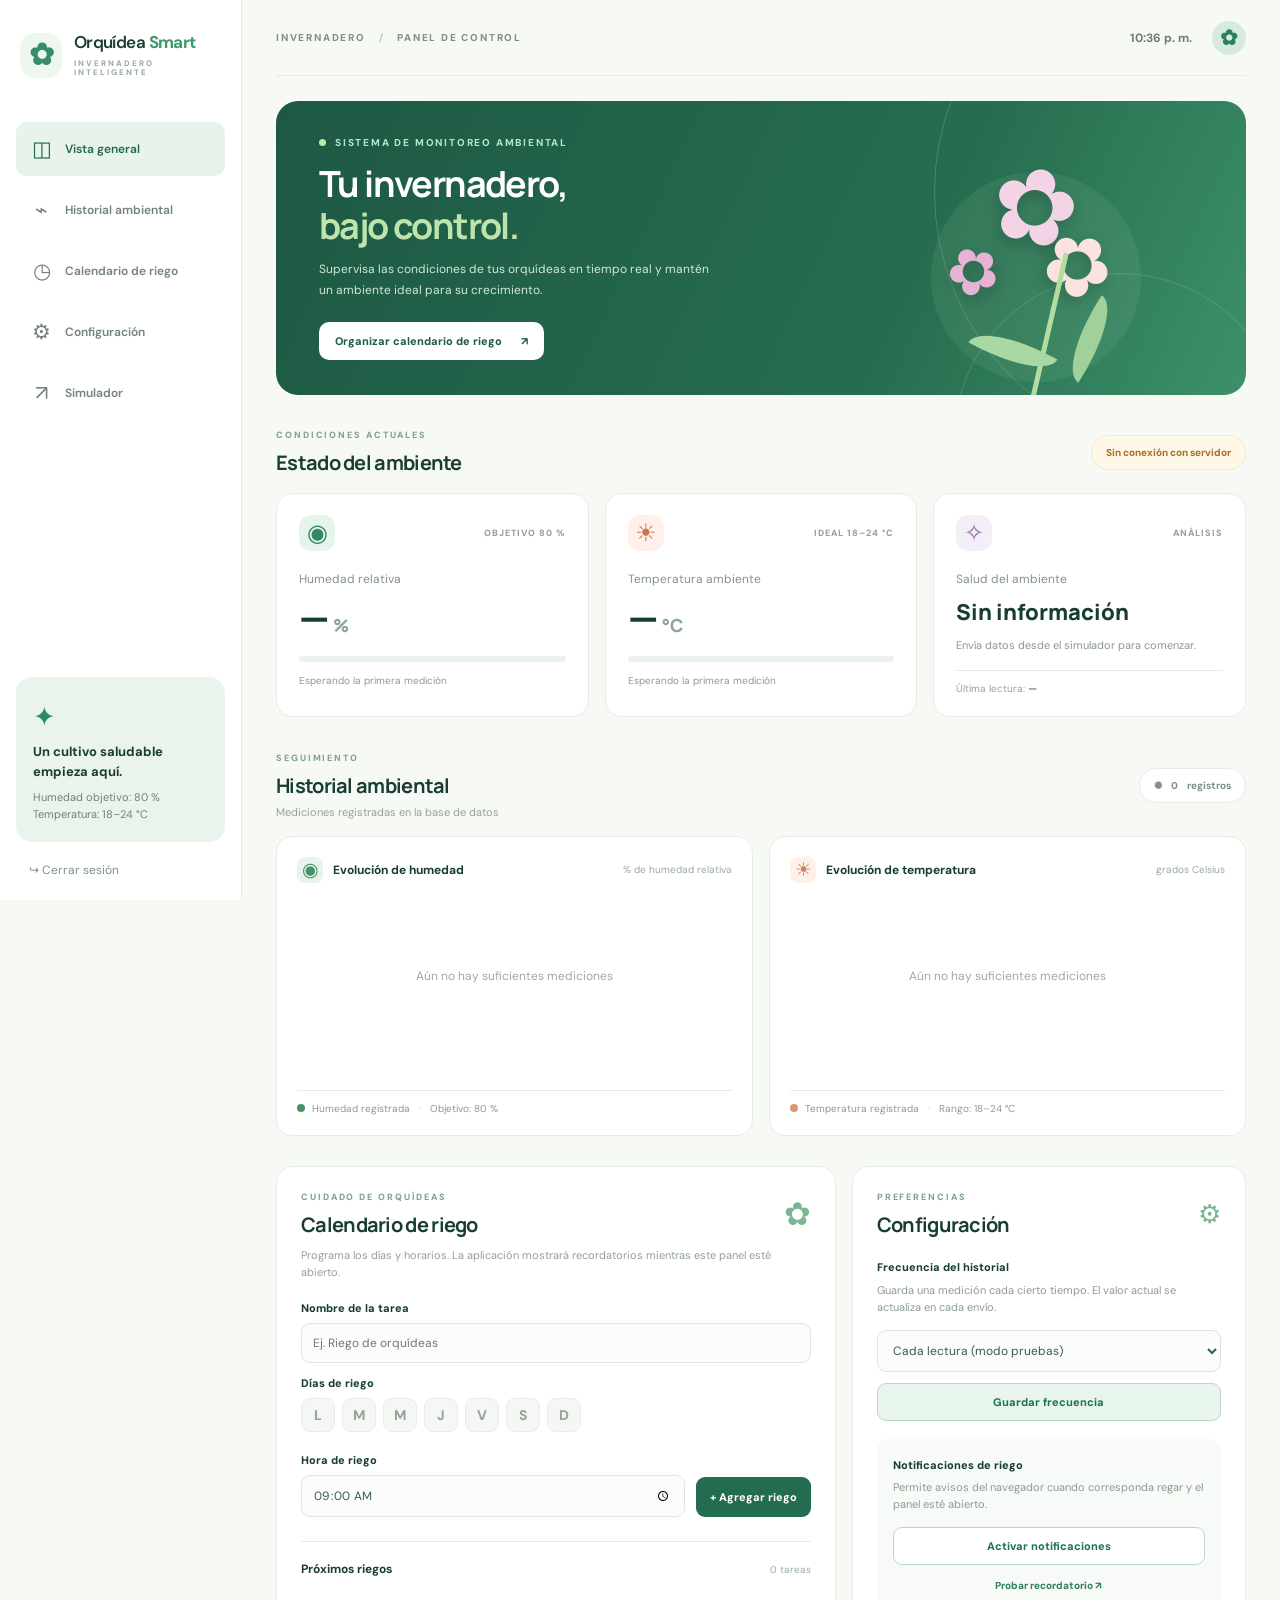
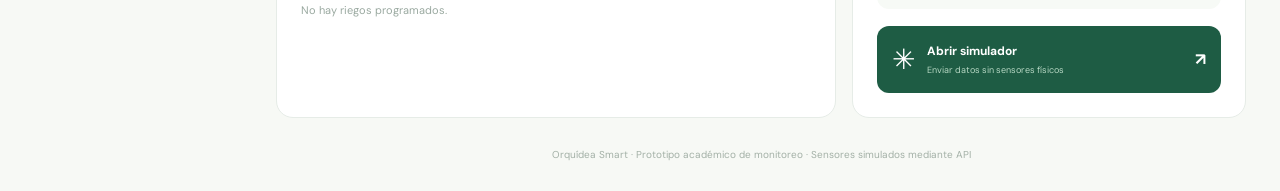
==== templates/index.html @ cd95c274 "Add files via upload" ====
<!DOCTYPE html>
<html lang="es">
<head>
  <meta charset="UTF-8" />
  <meta name="viewport" content="width=device-width, initial-scale=1" />
  <meta name="theme-color" content="#174438" />
  <meta name="description" content="Monitoreo inteligente de humedad y temperatura para cultivo de orquídeas" />
  <title>Orquídea Smart | Panel de monitoreo</title>
  <link rel="stylesheet" href="/static/styles.css" />
  <script src="/static/dashboard.js" defer></script>
</head>
<body>
  <div class="shell">
    <aside class="sidebar">
      <a class="brand" href="/" aria-label="Orquídea Smart, inicio"><span class="brand-flower">✿</span><span>Orquídea <strong>Smart</strong><small>INVERNADERO INTELIGENTE</small></span></a>
      <nav class="nav" aria-label="Menú principal">
        <a class="nav-link active" href="#resumen"><span>◫</span> Vista general</a>
        <a class="nav-link" href="#historial"><span>⌁</span> Historial ambiental</a>
        <a class="nav-link" href="#riego"><span>◷</span> Calendario de riego</a>
        <a class="nav-link" href="#configuracion"><span>⚙</span> Configuración</a>
        <a class="nav-link" href="/simulador" target="_blank" rel="noopener"><span>↗</span> Simulador</a>
      </nav>
      <div class="side-tip"><div class="tip-mark">✦</div><strong>Un cultivo saludable empieza aquí.</strong><p>Humedad objetivo: 80 %<br>Temperatura: 18–24 °C</p></div>
      <button class="logout" id="logoutBtn" type="button">↪ Cerrar sesión</button>
    </aside>
    <main class="main" id="resumen">
      <header class="topbar"><div class="breadcrumb">INVERNADERO <span>/</span> PANEL DE CONTROL</div><div class="topbar-right"><span id="clock">--:--</span><div class="avatar">✿</div></div></header>
      <section class="welcome"><div><div class="eyebrow"><span class="eyebrow-dot"></span> SISTEMA DE MONITOREO AMBIENTAL</div><h1>Tu invernadero,<br><em>bajo control.</em></h1><p>Supervisa las condiciones de tus orquídeas en tiempo real y mantén un ambiente ideal para su crecimiento.</p><a class="hero-link" href="#riego">Organizar calendario de riego <span>↗</span></a></div><div class="orchid-art" aria-hidden="true"><span class="art-circle"></span><span class="art-flower flower-a">✿</span><span class="art-flower flower-b">✿</span><span class="art-flower flower-c">✿</span><span class="art-stem"></span><span class="art-leaf leaf-a"></span><span class="art-leaf leaf-b"></span></div></section>
      <div class="section-heading"><div><div class="section-kicker">CONDICIONES ACTUALES</div><h2>Estado del ambiente</h2></div><span class="connection-pill" id="connectionPill"><span class="status-dot"></span> Sin datos</span></div>
      <section class="metrics" aria-label="Condiciones en tiempo real">
        <article class="metric-card humidity"><div class="metric-top"><span class="metric-icon">◉</span><span class="metric-tag">OBJETIVO 80 %</span></div><p class="metric-label">Humedad relativa</p><div class="metric-value"><span id="humidityValue">—</span><small>%</small></div><div class="track"><div id="humidityBar" class="track-fill" style="width:0"></div></div><p class="metric-foot" id="humidityState">Esperando la primera medición</p></article>
        <article class="metric-card temperature"><div class="metric-top"><span class="metric-icon">☀</span><span class="metric-tag">IDEAL 18–24 °C</span></div><p class="metric-label">Temperatura ambiente</p><div class="metric-value"><span id="temperatureValue">—</span><small>°C</small></div><div class="track"><div id="temperatureBar" class="track-fill" style="width:0"></div></div><p class="metric-foot" id="temperatureState">Esperando la primera medición</p></article>
        <article class="metric-card status-card"><div class="metric-top"><span class="metric-icon">✧</span><span class="metric-tag">ANÁLISIS</span></div><p class="metric-label">Salud del ambiente</p><div class="status-title" id="environmentStatus">Sin información</div><p class="status-detail" id="environmentDetail">Envía datos desde el simulador para comenzar.</p><div class="update-detail">Última lectura: <strong id="lastUpdated">—</strong></div></article>
      </section>
      <section class="alert-banner" id="alertBanner" aria-live="polite" hidden><span class="alert-symbol">!</span><div><strong id="alertTitle">Condiciones fuera del rango</strong><p id="alertDescription"></p></div></section>
      <section class="chart-section" id="historial"><div class="section-heading"><div><div class="section-kicker">SEGUIMIENTO</div><h2>Historial ambiental</h2><p class="section-desc">Mediciones registradas en la base de datos</p></div><div class="chart-pill">✺ <span id="historyCount">0</span> registros</div></div>
        <div class="charts"><article class="chart-card"><div class="chart-header"><div><span class="chart-icon moist">◉</span><strong>Evolución de humedad</strong></div><span class="small-meta">% de humedad relativa</span></div><div class="chart-host" id="humidityChart"><p class="chart-empty">Aún no hay suficientes mediciones</p></div><div class="chart-key"><span class="key-dot green"></span> Humedad registrada <span class="subtle-separator">·</span> Objetivo: 80 %</div></article><article class="chart-card"><div class="chart-header"><div><span class="chart-icon heat">☀</span><strong>Evolución de temperatura</strong></div><span class="small-meta">grados Celsius</span></div><div class="chart-host" id="temperatureChart"><p class="chart-empty">Aún no hay suficientes mediciones</p></div><div class="chart-key"><span class="key-dot coral"></span> Temperatura registrada <span class="subtle-separator">·</span> Rango: 18–24 °C</div></article></div>
      </section>
      <section class="bottom-grid" id="riego"><div class="watering-panel"><div class="panel-title"><div><div class="section-kicker">CUIDADO DE ORQUÍDEAS</div><h2>Calendario de riego</h2></div><span class="little-flower">✿</span></div><p class="panel-subtitle">Programa los días y horarios. La aplicación mostrará recordatorios mientras este panel esté abierto.</p>
        <form id="wateringForm" class="watering-form"><label for="wateringName">Nombre de la tarea</label><input id="wateringName" type="text" maxlength="90" placeholder="Ej. Riego de orquídeas" required><label>Días de riego</label><div class="weekdays" id="weekdayGroup"><label><input type="checkbox" value="0"><span>L</span></label><label><input type="checkbox" value="1"><span>M</span></label><label><input type="checkbox" value="2"><span>M</span></label><label><input type="checkbox" value="3"><span>J</span></label><label><input type="checkbox" value="4"><span>V</span></label><label><input type="checkbox" value="5"><span>S</span></label><label><input type="checkbox" value="6"><span>D</span></label></div><div class="water-actions"><div><label for="wateringTime">Hora de riego</label><input id="wateringTime" type="time" value="09:00" required></div><button type="submit" class="primary-btn">+ Agregar riego</button></div></form>
        <div class="list-title"><strong>Próximos riegos</strong><span id="wateringCount">0 tareas</span></div><div id="wateringList" class="watering-list"><div class="empty-list">No hay riegos programados.</div></div>
      </div><aside class="settings-panel" id="configuracion"><div class="panel-title"><div><div class="section-kicker">PREFERENCIAS</div><h2>Configuración</h2></div><span class="settings-gear">⚙</span></div><div class="setting-block"><label for="historyInterval">Frecuencia del historial</label><p>Guarda una medición cada cierto tiempo. El valor actual se actualiza en cada envío.</p><select id="historyInterval"><option value="0">Cada lectura (modo pruebas)</option><option value="1">Cada 1 minuto</option><option value="5">Cada 5 minutos</option><option value="15">Cada 15 minutos</option><option value="30">Cada 30 minutos</option><option value="60">Cada 1 hora</option></select><button class="secondary-btn" id="saveSettings" type="button">Guardar frecuencia</button></div><div class="setting-block soft"><span class="settings-label">Notificaciones de riego</span><p>Permite avisos del navegador cuando corresponda regar y el panel esté abierto.</p><button class="outline-btn" id="notifyPermission" type="button">Activar notificaciones</button><button class="text-btn" id="testNotification" type="button">Probar recordatorio ↗</button></div><a class="sim-link" href="/simulador" target="_blank" rel="noopener"><span>✳</span><div><strong>Abrir simulador</strong><small>Enviar datos sin sensores físicos</small></div><b>↗</b></a></aside></section>
      <footer>Orquídea Smart · Prototipo académico de monitoreo · Sensores simulados mediante API</footer>
    </main>
  </div>
  <div id="toastRegion" class="toast-region" aria-live="polite"></div>
</body>
</html>
---- static/styles.css ----
@import url('https://fonts.googleapis.com/css2?family=DM+Sans:wght@400;500;600;700&family=Manrope:wght@400;500;600;700;800&display=swap');
:root{--forest:#183d33;--mint:#e2f0e8;--muted:#7e9088;--bg:#f7f9f5;--line:#e6ece7;--green:#2f8b65;--soft:#fff;--danger:#b85b42}*{box-sizing:border-box}html{scroll-behavior:smooth}body{margin:0;background:var(--bg);color:var(--forest);font-family:'DM Sans',Arial,sans-serif;font-size:14px}button,input,select{font:inherit}button{cursor:pointer}a{color:inherit;text-decoration:none}.shell{display:flex;min-height:100vh}.sidebar{width:242px;flex-shrink:0;background:white;border-right:1px solid var(--line);display:flex;flex-direction:column;padding:33px 16px 22px;position:sticky;height:100vh;top:0}.brand{display:flex;align-items:center;gap:12px;margin:0 4px 44px;font-size:17px;font-weight:600;line-height:1.16;letter-spacing:-.6px}.brand strong{color:#3c9a6c}.brand small{font-size:8px;letter-spacing:2px;color:#9aa99f;font-weight:800;display:block;margin-top:6px}.brand-flower{background:#edf7ed;color:#358d69;width:45px;height:45px;display:grid;place-items:center;border-radius:15px;font-size:30px}.nav{display:grid;gap:7px}.nav-link{padding:13px 15px;color:#738379;border-radius:11px;display:flex;gap:13px;align-items:center;font-weight:600;font-size:12px}.nav-link span{font-size:21px;width:21px;text-align:center;font-weight:400}.nav-link:hover,.nav-link.active{background:#e8f3eb;color:#24684f}.side-tip{background:#eaf4ed;border-radius:16px;padding:20px 17px;margin-top:auto;line-height:1.5}.side-tip .tip-mark{font-size:27px;color:#2a8b66;margin-bottom:5px}.side-tip strong{display:block;font-size:13px}.side-tip p{color:#6b8378;font-size:11px;margin:8px 0 0}.logout{background:transparent;color:#7e9288;border:0;text-align:left;padding:20px 13px 0;font-size:12px}.main{min-width:0;width:100%;max-width:1600px;padding:0 34px 0;margin:0 auto}.topbar{height:76px;display:flex;justify-content:space-between;align-items:center;border-bottom:1px solid var(--line)}.breadcrumb{color:#7e9187;font-weight:800;font-size:10px;letter-spacing:1.8px}.breadcrumb span{margin:0 9px;color:#bcc7bd}.topbar-right{display:flex;align-items:center;gap:20px;color:#6d7d75;font-weight:700;font-size:12px}.avatar{height:34px;width:34px;background:#d8eadd;border-radius:50%;display:grid;place-items:center;font-size:21px;color:#2b8060}.welcome{margin:25px 0 34px;background:linear-gradient(115deg,#1d5844 0%,#266d4f 65%,#3d906a 100%);position:relative;overflow:hidden;border-radius:22px;min-height:238px;display:flex;align-items:center;justify-content:space-between;padding:35px 43px;color:#fff}.welcome:after{content:"";width:520px;height:520px;border:1px solid #ffffff28;border-radius:50%;position:absolute;right:-210px;top:-170px}.welcome:before{content:"";width:330px;height:330px;border:1px solid #ffffff24;border-radius:50%;position:absolute;right:-40px;bottom:-210px}.welcome>div:first-child{position:relative;z-index:2}.eyebrow{font-size:10px;font-weight:800;letter-spacing:1.8px;color:#b4e7c8;display:flex;align-items:center;gap:9px}.eyebrow-dot{background:#b6eaa6;width:7px;height:7px;border-radius:50%}.welcome h1{font-family:Manrope,sans-serif;font-size:36px;line-height:1.16;letter-spacing:-1.6px;margin:14px 0 11px}.welcome em{color:#bde4ad;font-style:normal}.welcome p{color:#d1e8da;line-height:1.75;font-size:12px;max-width:390px}.hero-link{display:inline-flex;gap:19px;align-items:center;background:#fff;color:#215c44;padding:12px 16px;border-radius:10px;margin-top:9px;font-size:11px;font-weight:800}.orchid-art{position:absolute;right:105px;bottom:0;width:220px;height:227px;z-index:1}.art-circle{position:absolute;top:4px;left:10px;width:210px;height:210px;background:#d1f1cc13;border-radius:50%}.art-stem{position:absolute;bottom:-6px;left:126px;width:5px;height:150px;border-radius:5px;background:#b4dca0;transform:rotate(13deg)}.art-flower{font-family:serif;position:absolute;color:#f3d4e7;text-shadow:0 7px 14px #122c2540;line-height:1}.flower-a{top:-12px;left:70px;font-size:104px;transform:rotate(14deg)}.flower-b{top:56px;left:122px;font-size:83px;color:#f9e2df;transform:rotate(38deg)}.flower-c{top:72px;left:26px;font-size:63px;color:#e5b3d3;transform:rotate(-26deg)}.art-leaf{position:absolute;width:86px;height:28px;border-radius:100% 0 100% 0;background:#a8d8a3;bottom:30px;left:49px;transform:rotate(29deg)}.leaf-b{left:126px;bottom:42px;transform:rotate(-57deg);background:#a1d19a}.section-heading{display:flex;justify-content:space-between;align-items:center;gap:12px;margin-bottom:17px}.section-kicker{color:#80a28b;font-size:9px;letter-spacing:1.9px;font-weight:800;margin-bottom:8px}h2{margin:0;font-family:Manrope,sans-serif;font-size:20px;letter-spacing:-.7px}.connection-pill,.chart-pill{display:flex;gap:9px;align-items:center;background:white;color:#809189;border:1px solid var(--line);font-size:10px;padding:10px 14px;border-radius:100px;font-weight:800}.connection-pill.online{color:#27885a;background:#e9f6ed;border-color:#daecdf}.connection-pill.stale{color:#a77028;background:#fff8e7;border-color:#f1e9d0}.status-dot{background:#abb9ae;width:7px;height:7px;border-radius:50%}.online .status-dot{background:#35a46a;box-shadow:0 0 0 4px #35a46a19}.stale .status-dot{background:#c99b45}.metrics{display:grid;grid-template-columns:repeat(3,minmax(0,1fr));gap:16px}.metric-card{background:white;border:1px solid var(--line);border-radius:17px;padding:21px 22px;min-height:198px;overflow:hidden}.metric-top{display:flex;justify-content:space-between;align-items:center}.metric-icon{background:#e7f4eb;color:#328961;height:36px;width:36px;display:grid;place-items:center;border-radius:12px;font-size:24px}.metric-tag{font-size:9px;letter-spacing:1px;color:#91a198;font-weight:800}.metric-label{font-size:12px;color:#82948b;margin:20px 0 3px}.metric-value{display:flex;align-items:baseline;gap:6px;font-family:Manrope,sans-serif;font-size:39px;font-weight:800;letter-spacing:-2px}.metric-value small{font-size:18px;color:#8ca69a;letter-spacing:0}.track{background:#ebf1ec;border-radius:8px;width:100%;height:6px;overflow:hidden;margin:12px 0}.track-fill{background:#469875;height:100%;border-radius:8px;transition:width .4s}.metric-foot{font-size:10px;color:#8b9a92;margin:8px 0 0}.temperature .metric-icon{background:#fff0e9;color:#cb7754}.temperature .track-fill{background:#e8a381}.status-card .metric-icon{background:#f4eef8;color:#986fac}.status-title{font-size:22px;font-weight:800;font-family:Manrope,sans-serif;margin:10px 0}.status-detail{color:#89988f;font-size:11px;line-height:1.6;min-height:33px;margin:4px 0 0}.update-detail{padding-top:11px;border-top:1px solid var(--line);color:#94a39a;font-size:10px}.update-detail strong{color:#637c6f}.alert-banner{background:#fff2e8;border:1px solid #f4d9cd;color:#9f573e;display:flex;gap:13px;align-items:center;border-radius:13px;margin-top:13px;padding:12px 18px}.alert-banner[hidden]{display:none}.alert-symbol{background:#edc7b1;height:30px;width:30px;border-radius:50%;display:grid;place-items:center;font-weight:800}.alert-banner strong{font-size:12px}.alert-banner p{font-size:11px;margin:5px 0 0}.chart-section{margin-top:35px}.section-desc{color:#92a29a;font-size:11px;margin:6px 0 0}.charts{display:grid;grid-template-columns:1fr 1fr;gap:16px}.chart-card{border:1px solid var(--line);background:white;border-radius:16px;padding:20px;min-width:0}.chart-header,.chart-header>div{display:flex;gap:10px;align-items:center}.chart-header{justify-content:space-between}.chart-header strong{font-size:12px}.chart-icon{display:grid;place-items:center;height:26px;width:26px;border-radius:8px;background:#e8f4eb;color:#46916a;font-size:19px}.chart-icon.heat{background:#fff0e8;color:#ce8261}.small-meta{font-size:10px;color:#9aa99f}.chart-host{height:188px;margin:15px 0 4px;position:relative}.chart-host svg{height:100%;width:100%}.chart-empty{padding-top:70px;text-align:center;color:#9daaa2;font-size:12px}.chart-key{border-top:1px solid var(--line);padding-top:11px;color:#8b9991;font-size:10px;display:flex;align-items:center;gap:7px}.key-dot{display:inline-block;width:8px;height:8px;border-radius:50%}.green{background:#46916a}.coral{background:#df9573}.subtle-separator{color:#b9c7bb;margin:0 2px}.bottom-grid{display:grid;grid-template-columns:minmax(0,1.42fr) minmax(310px,1fr);gap:16px;margin-top:30px;scroll-margin-top:24px}.watering-panel,.settings-panel{background:#fff;border:1px solid var(--line);padding:24px;border-radius:17px;min-width:0}.panel-title{display:flex;justify-content:space-between;align-items:center}.little-flower,.settings-gear{font-size:32px;color:#79b691}.settings-gear{font-size:26px}.panel-subtitle{font-size:11px;color:#91a098;line-height:1.6;margin:9px 0 19px}.watering-form>label,.watering-form .water-actions label,.setting-block>label{display:block;font-weight:800;font-size:11px;margin:13px 0 8px}.watering-form input[type=text],.watering-form input[type=time],select{width:100%;outline:none;color:#365c4d;border:1px solid #dae6dd;border-radius:9px;background:#fcfdfb;padding:11px;font-size:12px}.watering-form input:focus,select:focus{border-color:#3a9b6d}.weekdays{display:flex;gap:7px;flex-wrap:wrap}.weekdays label input{position:absolute;opacity:0;pointer-events:none}.weekdays label span{display:grid;place-items:center;width:34px;height:34px;background:#f4f7f3;color:#93a49a;border:1px solid #e8ede8;border-radius:9px;font-weight:800;cursor:pointer}.weekdays label input:checked+span{color:white;background:#318766;border-color:#318766}.weekdays label input:focus-visible+span{outline:2px solid #318766;outline-offset:2px}.water-actions{display:grid;grid-template-columns:1fr auto;gap:11px;align-items:end;margin-top:8px}.primary-btn{background:#246c4f;color:#fff;border:none;padding:12px 14px;border-radius:9px;font-size:11px;font-weight:800;min-height:40px}.primary-btn:hover{background:#164b38}.list-title{border-top:1px solid var(--line);margin-top:24px;padding-top:19px;display:flex;justify-content:space-between;align-items:center}.list-title strong{font-size:12px}.list-title span{color:#9bad9f;font-size:10px}.watering-list{margin-top:9px}.watering-item{display:flex;justify-content:space-between;gap:8px;align-items:center;padding:12px 0;border-bottom:1px solid #edf1ec}.watering-item .item-icon{width:31px;height:31px;display:grid;place-items:center;background:#e9f4f0;color:#2e8c6c;border-radius:10px;flex-shrink:0}.watering-info{min-width:0;flex:1}.watering-info strong{font-size:11px;display:block;white-space:nowrap;overflow:hidden;text-overflow:ellipsis}.watering-info small{font-size:10px;color:#91a49a;display:block;margin-top:5px}.item-actions{display:flex;align-items:center;gap:5px}.item-actions button{border:1px solid #dbe6dd;background:white;color:#477960;font-size:10px;border-radius:8px;padding:8px 9px;white-space:nowrap}.item-actions .delete-btn{color:#af6e63}.empty-list{color:#9aa9a0;font-size:11px;padding:17px 0}.setting-block{margin:22px 0 0}.setting-block p{color:#8c9c93;font-size:11px;line-height:1.6;margin:6px 0 13px}.setting-block select{margin-bottom:11px}.secondary-btn,.outline-btn{border:1px solid #bcd7c8;border-radius:9px;background:#e8f5ed;color:#207252;padding:11px 16px;font-size:11px;font-weight:800;width:100%}.outline-btn{background:#fff}.settings-label{font-weight:800;font-size:11px}.setting-block.soft{background:#f7faf6;border-radius:12px;padding:16px;margin-top:18px}.text-btn{width:100%;background:transparent;border:0;color:#32805c;font-weight:800;font-size:10px;margin-top:13px}.sim-link{display:flex;gap:12px;align-items:center;background:#1e5c44;color:white;padding:15px;border-radius:12px;margin-top:17px}.sim-link>span{font-size:28px}.sim-link div{flex:1}.sim-link strong{display:block;font-size:12px}.sim-link small{color:#b6d7c3;font-size:9px;display:block;margin-top:5px}.sim-link b{font-size:17px}footer{padding:30px 0;color:#a3b0a6;text-align:center;font-size:10px}.toast-region{position:fixed;bottom:24px;right:24px;display:grid;gap:10px;z-index:50;max-width:min(400px,90vw)}.toast{background:#205341;color:#fff;padding:14px 17px;border-radius:12px;box-shadow:0 10px 30px #173f3350;font-size:12px;line-height:1.4}.toast.error{background:#9e4b3b}@media(max-width:1120px){.sidebar{width:200px}.main{padding:0 22px}.welcome{padding:30px}.orchid-art{right:60px}.bottom-grid{grid-template-columns:1fr}.metrics{gap:10px}.metric-card{padding:17px}.chart-card{padding:15px}}@media(max-width:760px){.shell{display:block}.sidebar{position:static;width:100%;height:auto;padding:14px 17px;display:block}.brand{margin:0 0 12px}.nav{display:flex;overflow-x:auto;gap:3px;padding-bottom:7px}.nav-link{white-space:nowrap;font-size:10px;padding:8px}.nav-link span{font-size:14px;width:auto}.side-tip,.logout{display:none}.main{padding:0 15px}.topbar{height:53px}.breadcrumb{font-size:8px}.welcome{min-height:215px;margin:18px 0 25px;padding:22px}.welcome h1{font-size:26px}.welcome p{max-width:260px}.orchid-art{right:-79px;opacity:.48;transform:scale(.8)}.metrics{grid-template-columns:1fr 1fr}.metric-card{min-height:165px}.metric-card:last-child{grid-column:1/-1}.chart-section{margin-top:26px}.charts{grid-template-columns:1fr}.bottom-grid{margin-top:20px}.section-heading{align-items:start}.connection-pill,.chart-pill{font-size:9px;padding:7px 10px}.water-actions{grid-template-columns:1fr}.metric-value{font-size:33px}}@media(max-width:420px){.welcome p{max-width:215px}.orchid-art{right:-120px}.section-heading h2{font-size:17px}.watering-panel,.settings-panel{padding:18px}.metric-tag{font-size:8px}.metric-card{padding:14px}.item-actions button{font-size:9px;padding:7px}}
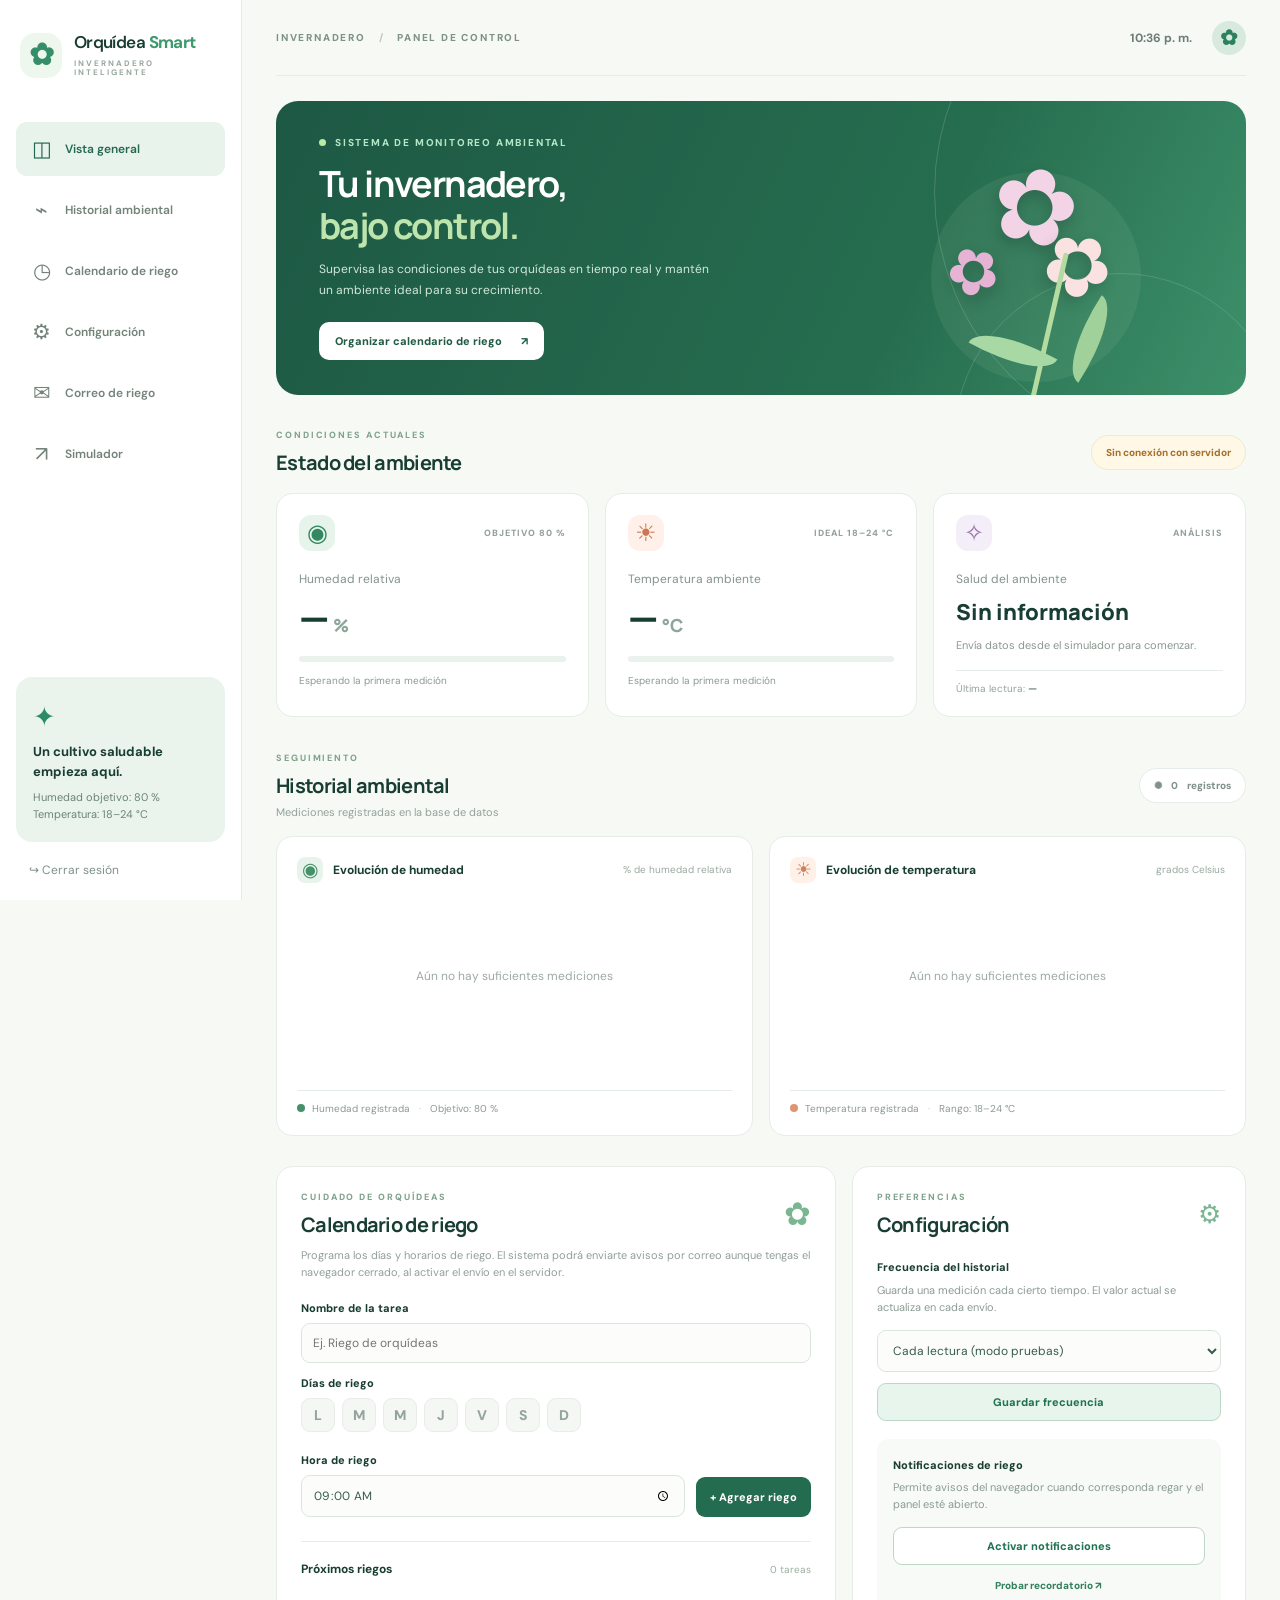
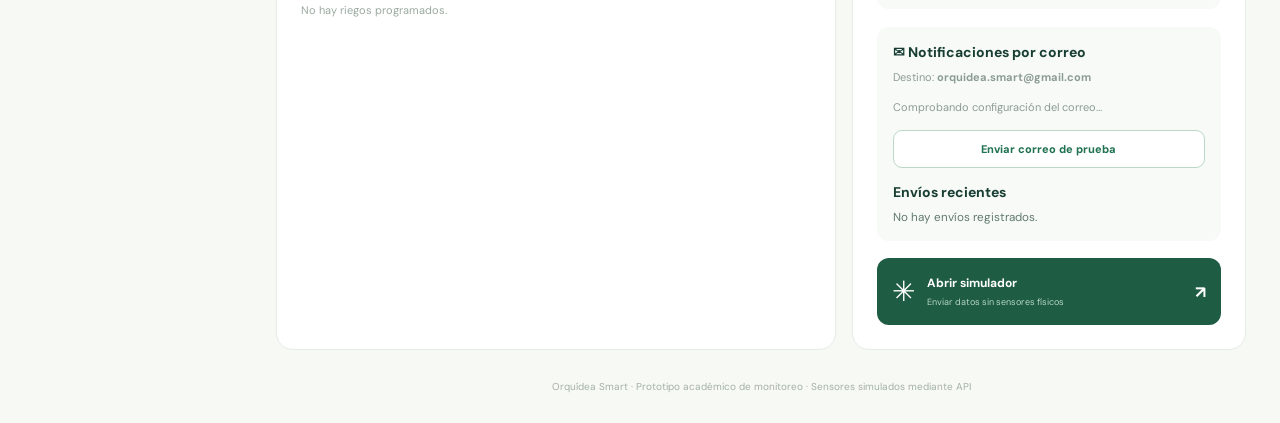
==== commit 0da87244: "feat: panel de estado y correo de prueba integrado al diseño existente" ====
--- a/templates/index.html
+++ b/templates/index.html
@@ -18,6 +18,7 @@
         <a class="nav-link" href="#historial"><span>⌁</span> Historial ambiental</a>
         <a class="nav-link" href="#riego"><span>◷</span> Calendario de riego</a>
         <a class="nav-link" href="#configuracion"><span>⚙</span> Configuración</a>
+        <a class="nav-link" href="#notificaciones"><span>✉</span> Correo de riego</a>
         <a class="nav-link" href="/simulador" target="_blank" rel="noopener"><span>↗</span> Simulador</a>
       </nav>
       <div class="side-tip"><div class="tip-mark">✦</div><strong>Un cultivo saludable empieza aquí.</strong><p>Humedad objetivo: 80 %<br>Temperatura: 18–24 °C</p></div>
@@ -36,10 +37,17 @@
       <section class="chart-section" id="historial"><div class="section-heading"><div><div class="section-kicker">SEGUIMIENTO</div><h2>Historial ambiental</h2><p class="section-desc">Mediciones registradas en la base de datos</p></div><div class="chart-pill">✺ <span id="historyCount">0</span> registros</div></div>
         <div class="charts"><article class="chart-card"><div class="chart-header"><div><span class="chart-icon moist">◉</span><strong>Evolución de humedad</strong></div><span class="small-meta">% de humedad relativa</span></div><div class="chart-host" id="humidityChart"><p class="chart-empty">Aún no hay suficientes mediciones</p></div><div class="chart-key"><span class="key-dot green"></span> Humedad registrada <span class="subtle-separator">·</span> Objetivo: 80 %</div></article><article class="chart-card"><div class="chart-header"><div><span class="chart-icon heat">☀</span><strong>Evolución de temperatura</strong></div><span class="small-meta">grados Celsius</span></div><div class="chart-host" id="temperatureChart"><p class="chart-empty">Aún no hay suficientes mediciones</p></div><div class="chart-key"><span class="key-dot coral"></span> Temperatura registrada <span class="subtle-separator">·</span> Rango: 18–24 °C</div></article></div>
       </section>
-      <section class="bottom-grid" id="riego"><div class="watering-panel"><div class="panel-title"><div><div class="section-kicker">CUIDADO DE ORQUÍDEAS</div><h2>Calendario de riego</h2></div><span class="little-flower">✿</span></div><p class="panel-subtitle">Programa los días y horarios. La aplicación mostrará recordatorios mientras este panel esté abierto.</p>
+      <section class="bottom-grid" id="riego"><div class="watering-panel"><div class="panel-title"><div><div class="section-kicker">CUIDADO DE ORQUÍDEAS</div><h2>Calendario de riego</h2></div><span class="little-flower">✿</span></div><p class="panel-subtitle">Programa los días y horarios de riego. El sistema podrá enviarte avisos por correo aunque tengas el navegador cerrado, al activar el envío en el servidor.</p>
         <form id="wateringForm" class="watering-form"><label for="wateringName">Nombre de la tarea</label><input id="wateringName" type="text" maxlength="90" placeholder="Ej. Riego de orquídeas" required><label>Días de riego</label><div class="weekdays" id="weekdayGroup"><label><input type="checkbox" value="0"><span>L</span></label><label><input type="checkbox" value="1"><span>M</span></label><label><input type="checkbox" value="2"><span>M</span></label><label><input type="checkbox" value="3"><span>J</span></label><label><input type="checkbox" value="4"><span>V</span></label><label><input type="checkbox" value="5"><span>S</span></label><label><input type="checkbox" value="6"><span>D</span></label></div><div class="water-actions"><div><label for="wateringTime">Hora de riego</label><input id="wateringTime" type="time" value="09:00" required></div><button type="submit" class="primary-btn">+ Agregar riego</button></div></form>
         <div class="list-title"><strong>Próximos riegos</strong><span id="wateringCount">0 tareas</span></div><div id="wateringList" class="watering-list"><div class="empty-list">No hay riegos programados.</div></div>
-      </div><aside class="settings-panel" id="configuracion"><div class="panel-title"><div><div class="section-kicker">PREFERENCIAS</div><h2>Configuración</h2></div><span class="settings-gear">⚙</span></div><div class="setting-block"><label for="historyInterval">Frecuencia del historial</label><p>Guarda una medición cada cierto tiempo. El valor actual se actualiza en cada envío.</p><select id="historyInterval"><option value="0">Cada lectura (modo pruebas)</option><option value="1">Cada 1 minuto</option><option value="5">Cada 5 minutos</option><option value="15">Cada 15 minutos</option><option value="30">Cada 30 minutos</option><option value="60">Cada 1 hora</option></select><button class="secondary-btn" id="saveSettings" type="button">Guardar frecuencia</button></div><div class="setting-block soft"><span class="settings-label">Notificaciones de riego</span><p>Permite avisos del navegador cuando corresponda regar y el panel esté abierto.</p><button class="outline-btn" id="notifyPermission" type="button">Activar notificaciones</button><button class="text-btn" id="testNotification" type="button">Probar recordatorio ↗</button></div><a class="sim-link" href="/simulador" target="_blank" rel="noopener"><span>✳</span><div><strong>Abrir simulador</strong><small>Enviar datos sin sensores físicos</small></div><b>↗</b></a></aside></section>
+      </div><aside class="settings-panel" id="configuracion"><div class="panel-title"><div><div class="section-kicker">PREFERENCIAS</div><h2>Configuración</h2></div><span class="settings-gear">⚙</span></div><div class="setting-block"><label for="historyInterval">Frecuencia del historial</label><p>Guarda una medición cada cierto tiempo. El valor actual se actualiza en cada envío.</p><select id="historyInterval"><option value="0">Cada lectura (modo pruebas)</option><option value="1">Cada 1 minuto</option><option value="5">Cada 5 minutos</option><option value="15">Cada 15 minutos</option><option value="30">Cada 30 minutos</option><option value="60">Cada 1 hora</option></select><button class="secondary-btn" id="saveSettings" type="button">Guardar frecuencia</button></div><div class="setting-block soft"><span class="settings-label">Notificaciones de riego</span><p>Permite avisos del navegador cuando corresponda regar y el panel esté abierto.</p><button class="outline-btn" id="notifyPermission" type="button">Activar notificaciones</button><button class="text-btn" id="testNotification" type="button">Probar recordatorio ↗</button></div><section class="setting-block soft" id="notificaciones" aria-labelledby="mailTitle">
+          <h3 id="mailTitle" style="margin:0 0 8px;font-size:14px">✉ Notificaciones por correo</h3>
+          <p>Destino: <strong id="emailDestination">orquidea.smart@gmail.com</strong></p>
+          <p id="emailStatus" role="status">Comprobando configuración del correo…</p>
+          <button class="outline-btn" id="testEmailNotification" type="button">Enviar correo de prueba</button>
+          <div style="margin-top:15px"><strong>Envíos recientes</strong><div id="emailLog" style="display:grid;gap:8px;margin-top:8px;color:#627a6e"><small>No hay envíos registrados.</small></div></div>
+        </section>
+        <a class="sim-link" href="/simulador" target="_blank" rel="noopener"><span>✳</span><div><strong>Abrir simulador</strong><small>Enviar datos sin sensores físicos</small></div><b>↗</b></a></aside></section>
       <footer>Orquídea Smart · Prototipo académico de monitoreo · Sensores simulados mediante API</footer>
     </main>
   </div>
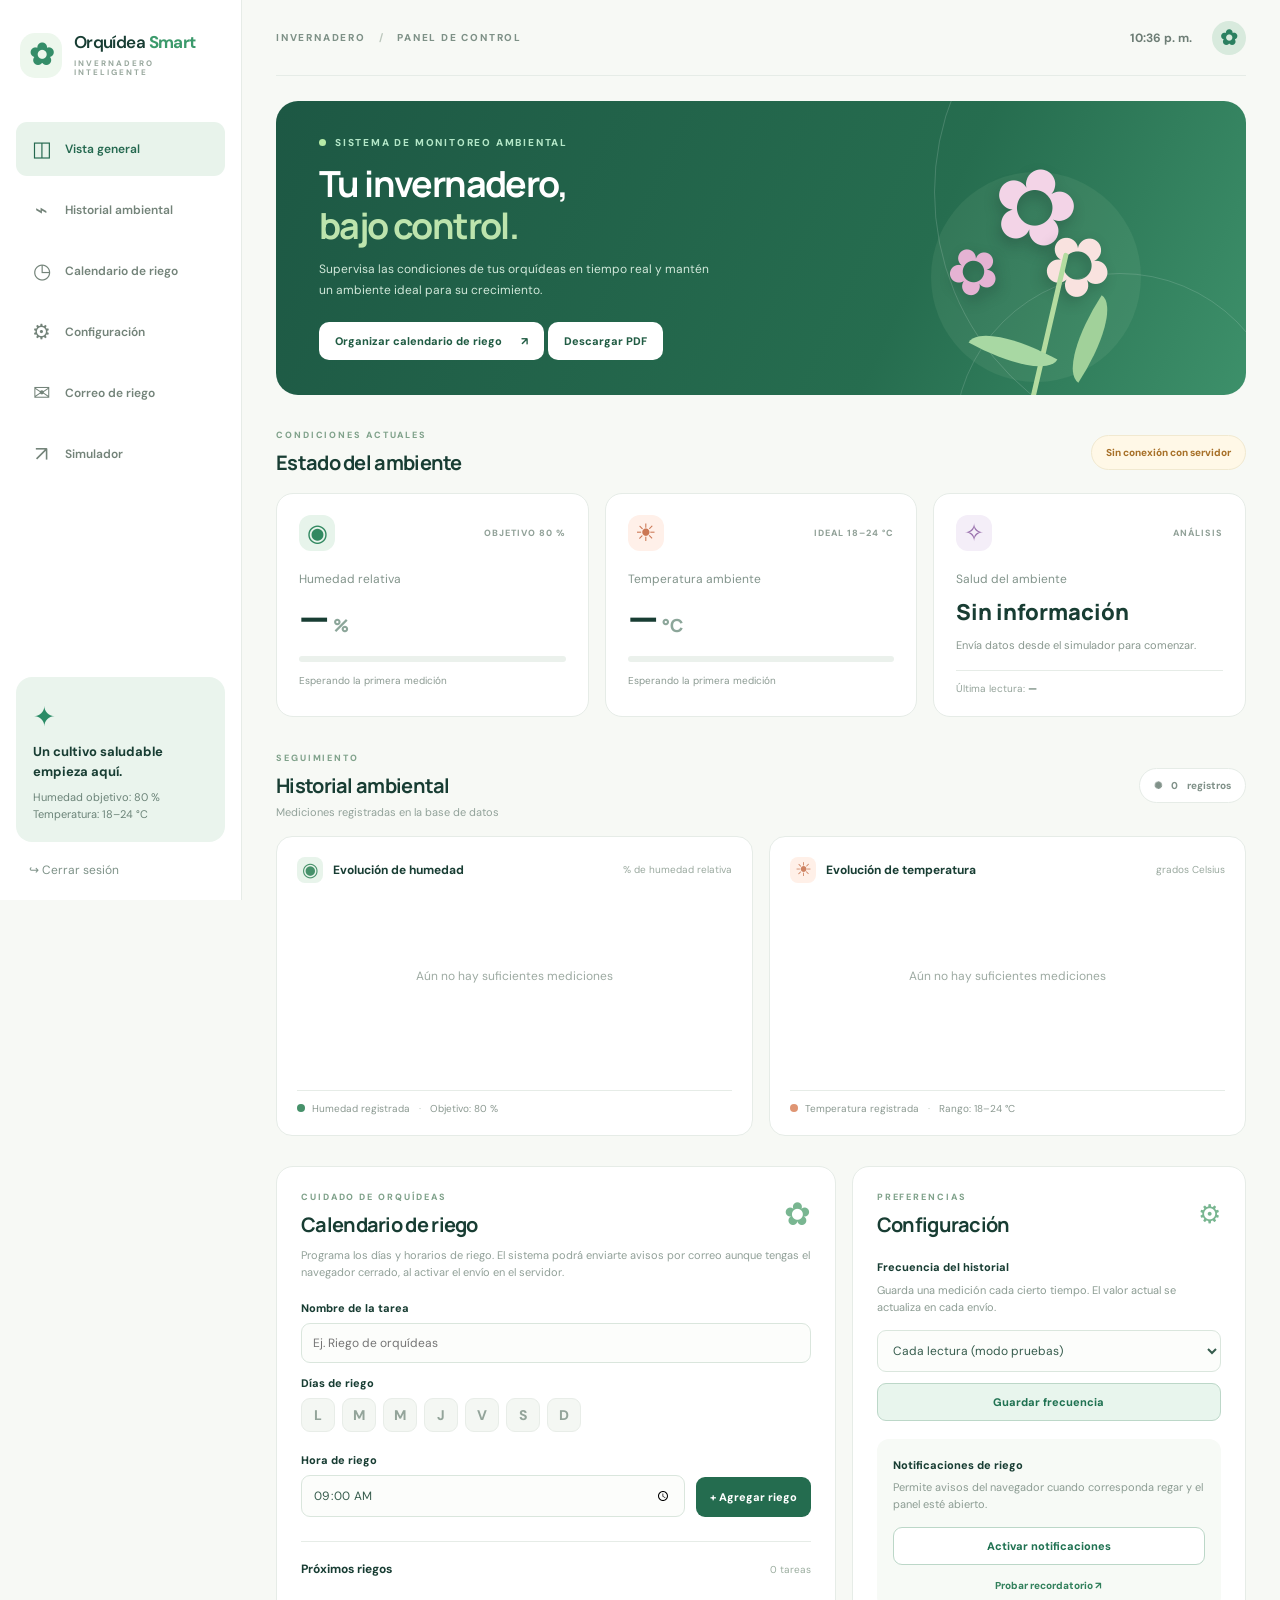
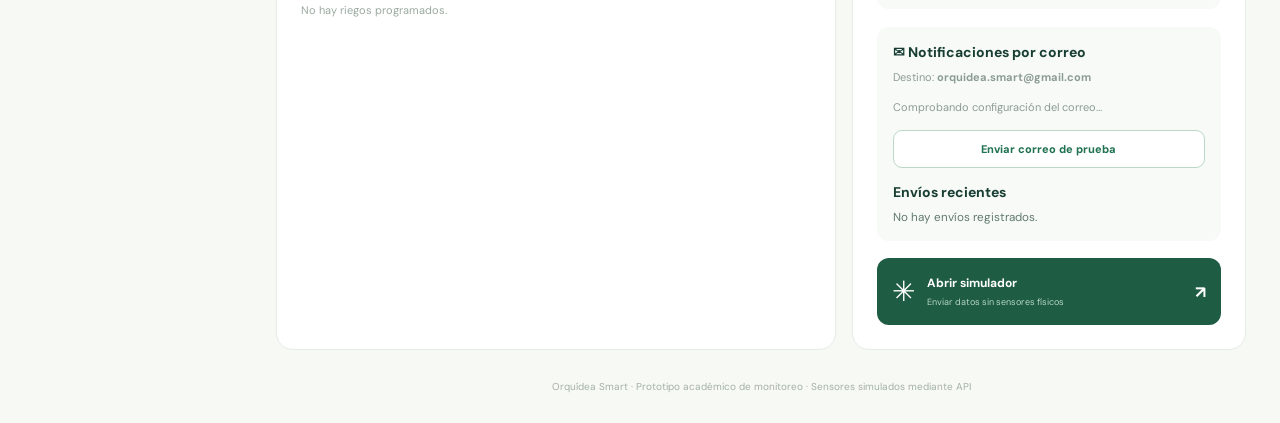
==== commit 3b7a5e7c: "Agrega descarga de reportes PDF al panel" ====
--- a/templates/index.html
+++ b/templates/index.html
@@ -26,7 +26,8 @@
     </aside>
     <main class="main" id="resumen">
       <header class="topbar"><div class="breadcrumb">INVERNADERO <span>/</span> PANEL DE CONTROL</div><div class="topbar-right"><span id="clock">--:--</span><div class="avatar">✿</div></div></header>
-      <section class="welcome"><div><div class="eyebrow"><span class="eyebrow-dot"></span> SISTEMA DE MONITOREO AMBIENTAL</div><h1>Tu invernadero,<br><em>bajo control.</em></h1><p>Supervisa las condiciones de tus orquídeas en tiempo real y mantén un ambiente ideal para su crecimiento.</p><a class="hero-link" href="#riego">Organizar calendario de riego <span>↗</span></a></div><div class="orchid-art" aria-hidden="true"><span class="art-circle"></span><span class="art-flower flower-a">✿</span><span class="art-flower flower-b">✿</span><span class="art-flower flower-c">✿</span><span class="art-stem"></span><span class="art-leaf leaf-a"></span><span class="art-leaf leaf-b"></span></div></section>
+      <section class="welcome"><div><div class="eyebrow"><span class="eyebrow-dot"></span> SISTEMA DE MONITOREO AMBIENTAL</div><h1>Tu invernadero,<br><em>bajo control.</em></h1><p>Supervisa las condiciones de tus orquídeas en tiempo real y mantén un ambiente ideal para su crecimiento.</p><a class="hero-link" href="#riego">Organizar calendario de riego <span>↗</span></a>
+          <a class="hero-link" href="/api/reports/pdf" download>Descargar PDF</a></div><div class="orchid-art" aria-hidden="true"><span class="art-circle"></span><span class="art-flower flower-a">✿</span><span class="art-flower flower-b">✿</span><span class="art-flower flower-c">✿</span><span class="art-stem"></span><span class="art-leaf leaf-a"></span><span class="art-leaf leaf-b"></span></div></section>
       <div class="section-heading"><div><div class="section-kicker">CONDICIONES ACTUALES</div><h2>Estado del ambiente</h2></div><span class="connection-pill" id="connectionPill"><span class="status-dot"></span> Sin datos</span></div>
       <section class="metrics" aria-label="Condiciones en tiempo real">
         <article class="metric-card humidity"><div class="metric-top"><span class="metric-icon">◉</span><span class="metric-tag">OBJETIVO 80 %</span></div><p class="metric-label">Humedad relativa</p><div class="metric-value"><span id="humidityValue">—</span><small>%</small></div><div class="track"><div id="humidityBar" class="track-fill" style="width:0"></div></div><p class="metric-foot" id="humidityState">Esperando la primera medición</p></article>
